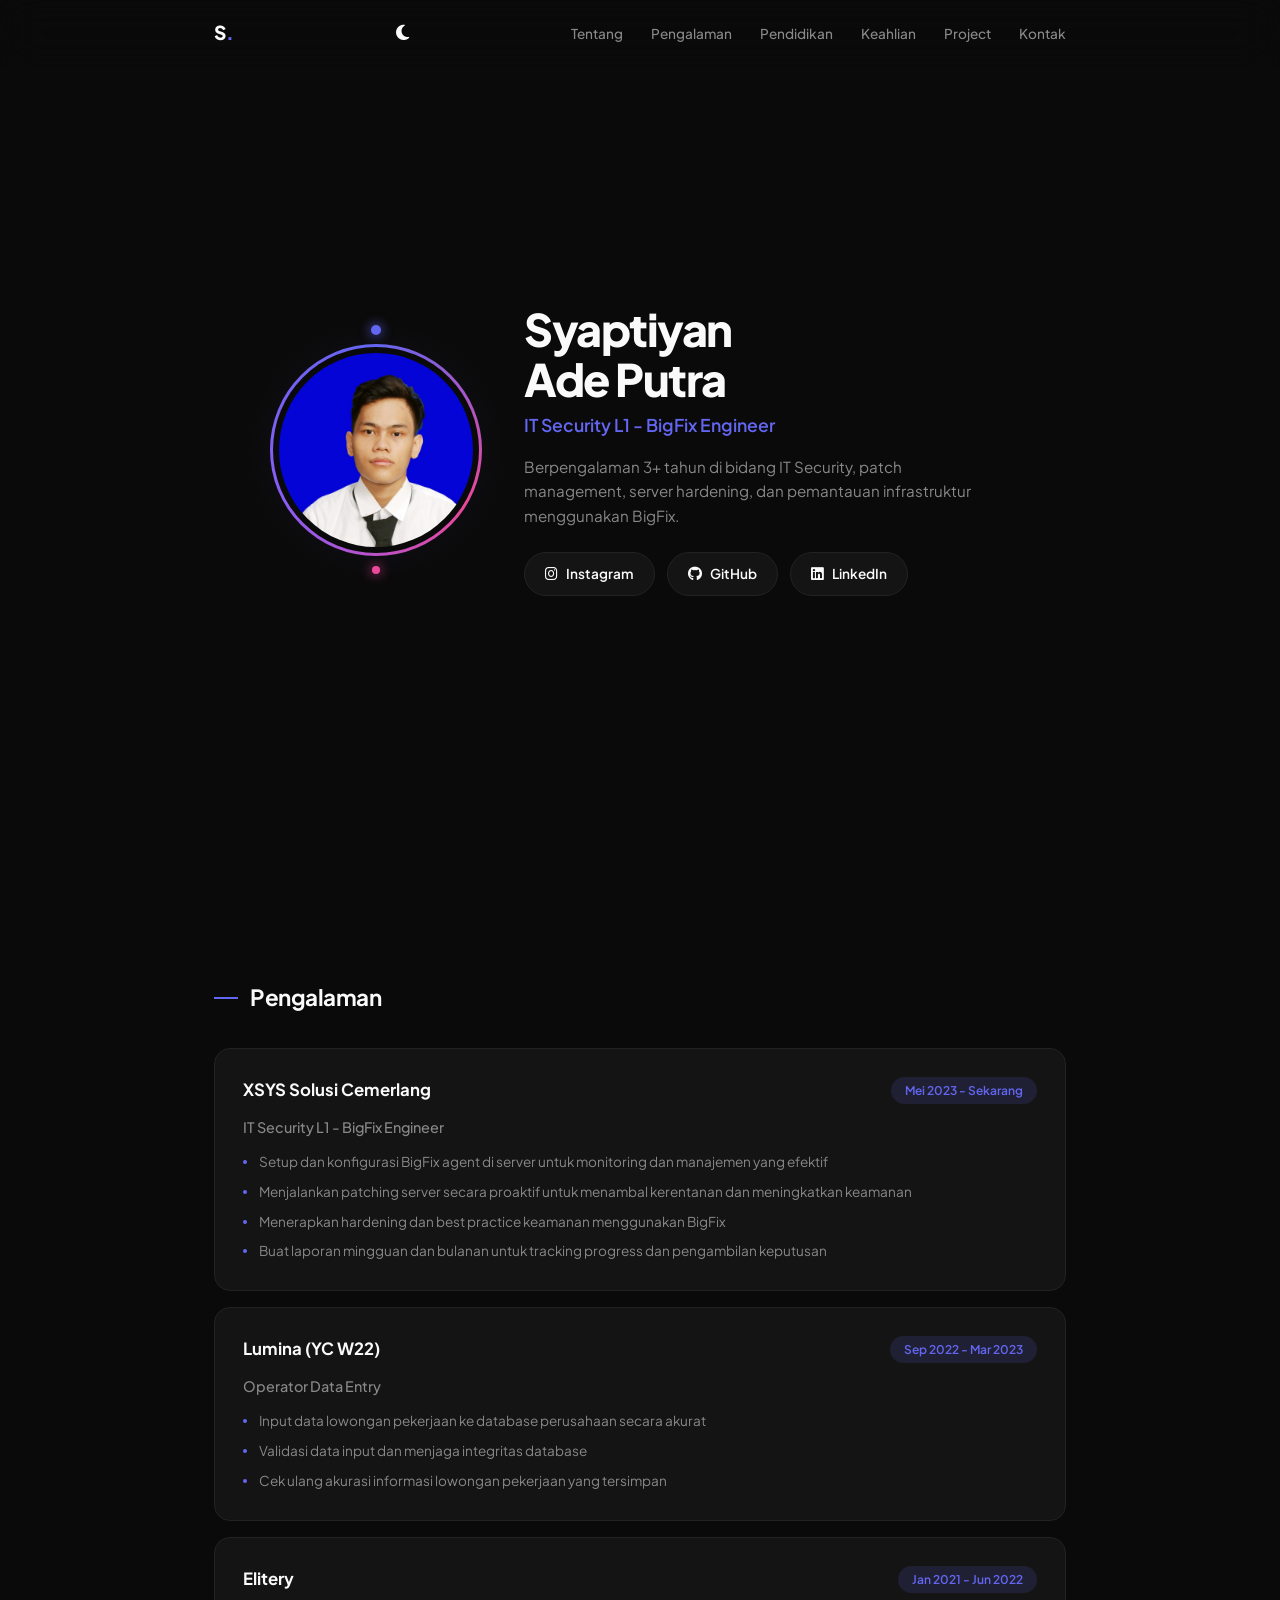
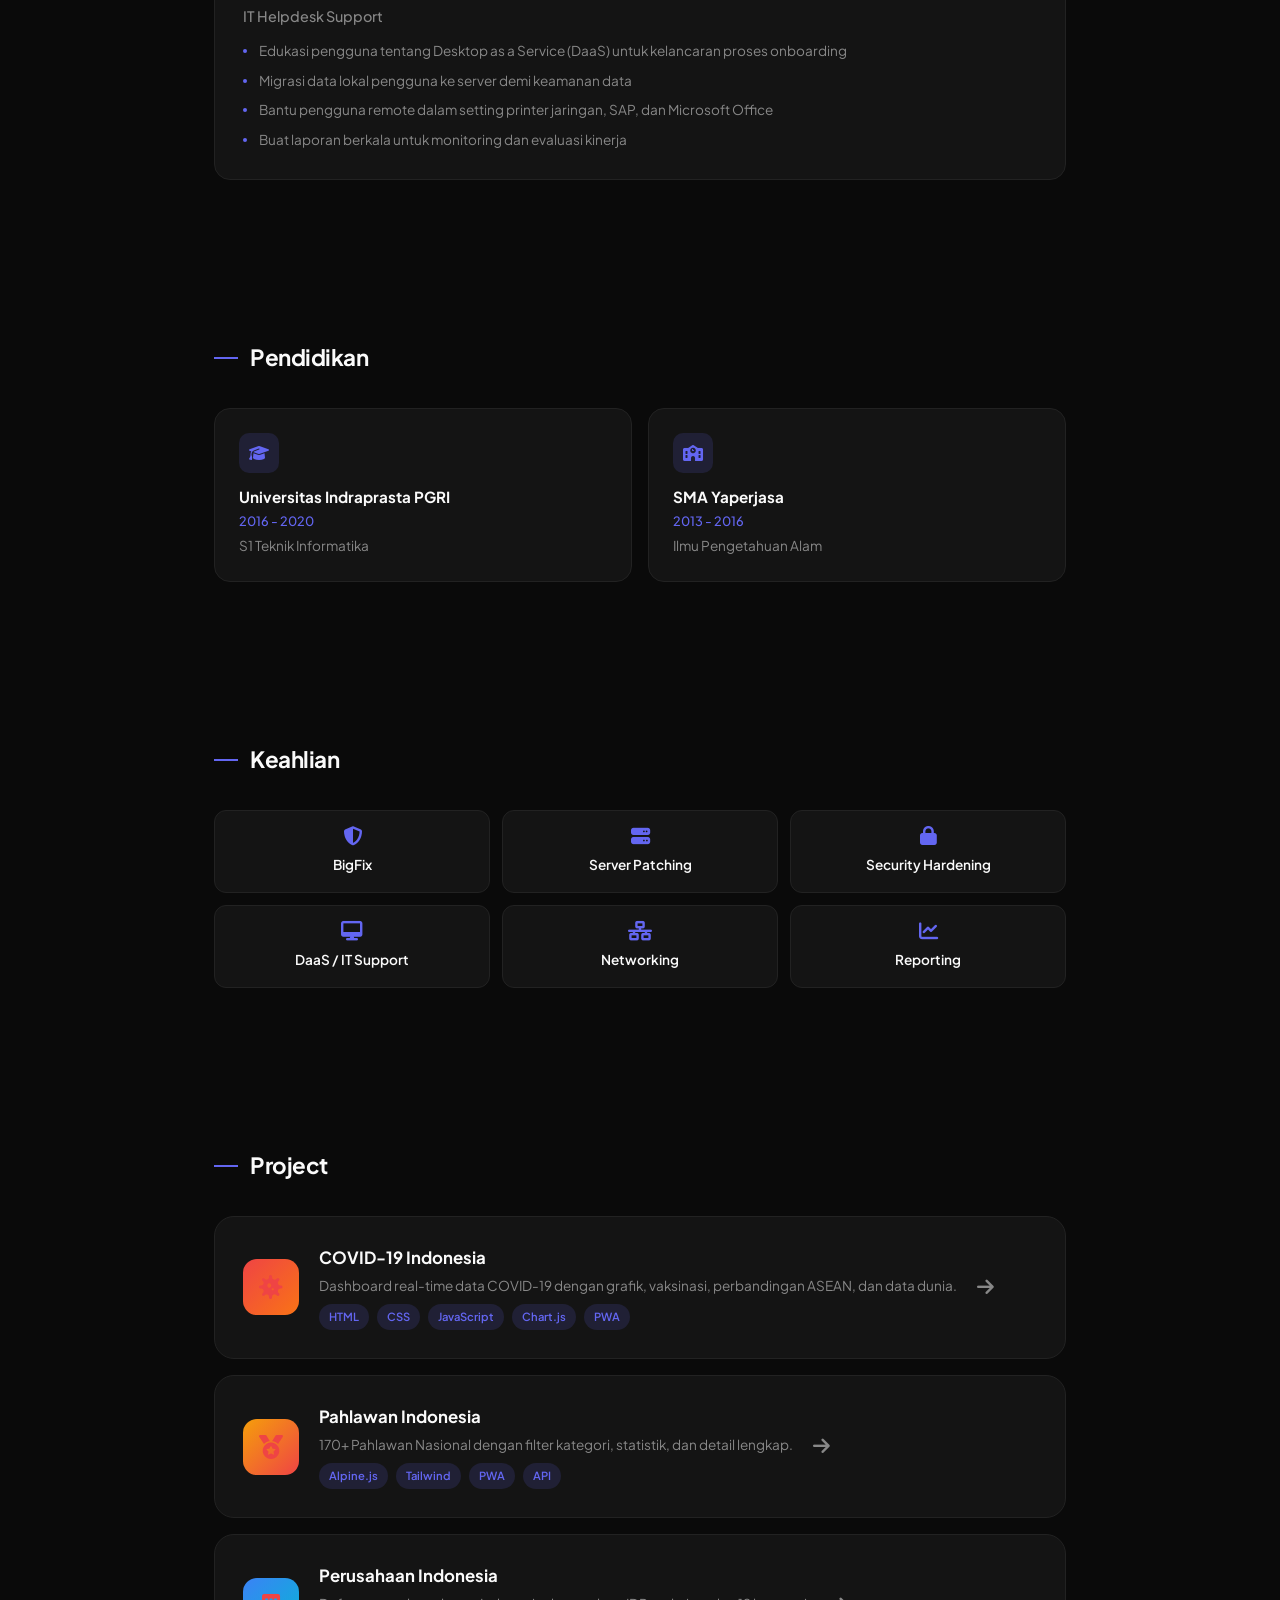
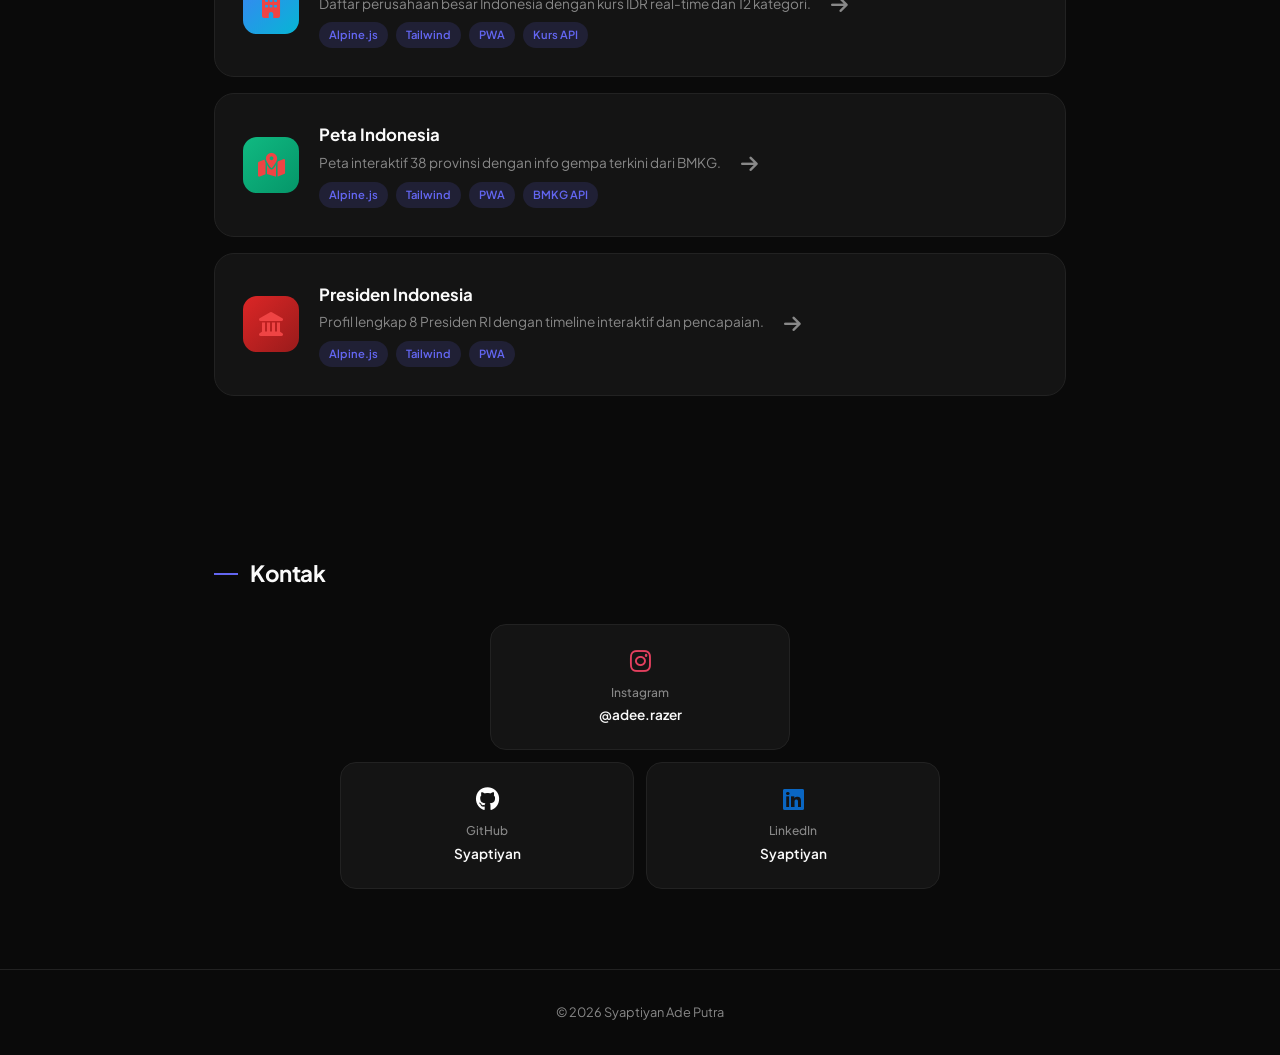
==== index.html @ 0d8429a0 "✨ Tambah light/dark mode & percantik sidebar" ====
<!DOCTYPE html>
<html lang="id">
<head>
    <meta charset="utf-8">
    <meta name="viewport" content="width=device-width, initial-scale=1">
    <title>Syaptiyan Ade Putra</title>
    <meta name="description" content="IT Security & Infrastructure Professional">
    <link href="https://fonts.googleapis.com/css2?family=Plus+Jakarta+Sans:wght@300;400;500;600;700;800&display=swap" rel="stylesheet">
    <link rel="stylesheet" href="https://cdnjs.cloudflare.com/ajax/libs/font-awesome/6.5.1/css/all.min.css">
    <style>
        :root {
            --bg: #0a0a0a;
            --card: #141414;
            --card-hover: #1a1a1a;
            --border: #222;
            --text: #fafafa;
            --text-dim: #888;
            --accent: #6366f1;
            --accent-glow: rgba(99,102,241,0.15);
            --nav-bg: rgba(10,10,10,0.8);
            --sidebar-bg: rgba(10,10,10,0.98);
        }
        [data-theme="light"] {
            --bg: #ffffff;
            --card: #f5f5f5;
            --card-hover: #ebebeb;
            --border: #e0e0e0;
            --text: #1a1a1a;
            --text-dim: #666;
            --accent: #6366f1;
            --accent-glow: rgba(99,102,241,0.1);
            --nav-bg: rgba(255,255,255,0.8);
            --sidebar-bg: rgba(255,255,255,0.98);
        }
        * { margin:0; padding:0; box-sizing:border-box; }
        body {
            font-family:'Plus Jakarta Sans',sans-serif;
            background:var(--bg);
            color:var(--text);
            line-height:1.6;
            -webkit-font-smoothing:antialiased;
        }
        a { color:inherit; text-decoration:none; }

        /* NAV */
        nav {
            position:fixed; top:0; width:100%; z-index:100;
            padding:16px 0;
            background:var(--nav-bg);
            backdrop-filter:blur(20px);
            border-bottom:1px solid transparent;
            transition:all .3s;
        }
        nav.scrolled { border-bottom-color:var(--border); }
        .nav-inner {
            max-width:900px; margin:0 auto; padding:0 24px;
            display:flex; justify-content:space-between; align-items:center;
        }
        .logo { font-weight:800; font-size:1.2rem; letter-spacing:-0.5px; }
        .logo span { color:var(--accent); }
        .nav-links { display:flex; gap:28px; list-style:none; }
        .nav-links a {
            font-size:.85rem; font-weight:500; color:var(--text-dim);
            transition:color .2s;
        }
        .nav-links a:hover { color:var(--text); }
        .hamburger {
            display:none; background:none; border:none;
            color:var(--text); font-size:1.4rem; cursor:pointer;
        }

        /* THEME TOGGLE */
        .theme-toggle {
            background:none; border:none; cursor:pointer;
            color:var(--text); font-size:1.1rem;
            padding:8px; border-radius:50%;
            transition:all .2s;
            display:flex; align-items:center; justify-content:center;
        }
        .theme-toggle:hover {
            background:var(--accent-glow);
            color:var(--accent);
        }

        /* MAIN */
        .wrap { max-width:900px; margin:0 auto; padding:0 24px; }

        /* HERO */
        .hero {
            min-height:100vh; display:flex; align-items:center;
            padding-top:80px;
        }
        .hero-inner { display:flex; align-items:center; gap:48px; }
        .hero-photo-wrapper {
            position:relative; flex-shrink:0;
            width:200px; height:200px;
        }
        .hero-photo-ring {
            position:absolute; inset:-6px;
            border-radius:50%;
            background:conic-gradient(from 0deg, var(--accent), #ec4899, #8b5cf6, var(--accent));
            animation:spin 4s linear infinite;
            padding:6px;
        }
        .hero-photo-ring::after {
            content:''; position:absolute; inset:3px;
            border-radius:50%; background:var(--bg);
        }
        @keyframes spin { to { transform:rotate(360deg); } }
        .hero-photo-dots {
            position:absolute; inset:-20px;
            border-radius:50%;
            animation:spin-reverse 10s linear infinite;
        }
        .hero-photo-dots::before {
            content:''; position:absolute; top:0; left:50%;
            width:10px; height:10px; border-radius:50%;
            background:var(--accent); transform:translate(-50%,-50%);
            box-shadow:0 0 12px var(--accent);
        }
        .hero-photo-dots::after {
            content:''; position:absolute; bottom:0; left:50%;
            width:8px; height:8px; border-radius:50%;
            background:#ec4899; transform:translate(-50%,50%);
            box-shadow:0 0 12px #ec4899;
        }
        @keyframes spin-reverse { to { transform:rotate(-360deg); } }
        .hero-photo-glow {
            position:absolute; inset:-30px;
            border-radius:50%;
            background:radial-gradient(circle, var(--accent-glow) 0%, transparent 70%);
            animation:pulse 3s ease-in-out infinite;
        }
        @keyframes pulse {
            0%,100% { opacity:0.5; transform:scale(0.9); }
            50% { opacity:1; transform:scale(1.1); }
        }
        .hero-photo {
            width:100%; height:100%; border-radius:50%;
            object-fit:cover; position:relative; z-index:1;
            border:3px solid var(--bg);
        }
        .hero-info h1 {
            font-size:2.8rem; font-weight:800; letter-spacing:-1.5px;
            line-height:1.1; margin-bottom:8px;
        }
        .hero-info .role {
            font-size:1.1rem; color:var(--accent); font-weight:600;
            margin-bottom:16px;
        }
        .hero-info .bio {
            color:var(--text-dim); font-size:.95rem;
            max-width:480px; margin-bottom:24px;
        }
        .hero-links { display:flex; gap:12px; flex-wrap:wrap; }
        .pill {
            display:inline-flex; align-items:center; gap:8px;
            padding:10px 20px; border-radius:100px;
            font-size:.85rem; font-weight:600;
            border:1px solid var(--border); background:var(--card);
            transition:all .2s;
        }
        .pill:hover {
            border-color:var(--accent); background:var(--accent-glow);
        }
        .pill i { font-size:.9rem; }

        /* SECTION */
        section { padding:80px 0; }
        .sec-title {
            font-size:1.4rem; font-weight:700; letter-spacing:-0.5px;
            margin-bottom:32px; display:flex; align-items:center; gap:12px;
        }
        .sec-title::before {
            content:''; display:block; width:24px; height:2px;
            background:var(--accent);
        }

        /* EXPERIENCE */
        .exp-list { display:flex; flex-direction:column; gap:16px; }
        .exp-card {
            background:var(--card); border:1px solid var(--border);
            border-radius:16px; padding:28px;
            transition:all .2s;
        }
        .exp-card:hover {
            background:var(--card-hover);
            border-color:#333;
            transform:translateY(-2px);
        }
        .exp-head {
            display:flex; justify-content:space-between; align-items:flex-start;
            margin-bottom:12px; gap:12px; flex-wrap:wrap;
        }
        .exp-company {
            font-size:1.05rem; font-weight:700;
        }
        .exp-badge {
            padding:4px 14px; border-radius:100px; font-size:.75rem; font-weight:600;
            background:var(--accent-glow); color:var(--accent);
            white-space:nowrap;
        }
        .exp-role {
            font-size:.9rem; color:var(--text-dim); font-weight:500;
            margin-bottom:12px;
        }
        .exp-desc {
            list-style:none; display:flex; flex-direction:column; gap:8px;
        }
        .exp-desc li {
            font-size:.85rem; color:var(--text-dim);
            padding-left:16px; position:relative;
        }
        .exp-desc li::before {
            content:''; position:absolute; left:0; top:9px;
            width:4px; height:4px; border-radius:50%;
            background:var(--accent);
        }

        /* EDUCATION */
        .edu-grid { display:grid; grid-template-columns:1fr 1fr; gap:16px; }
        .edu-card {
            background:var(--card); border:1px solid var(--border);
            border-radius:16px; padding:24px;
        }
        .edu-icon {
            width:40px; height:40px; border-radius:10px;
            background:var(--accent-glow); color:var(--accent);
            display:flex; align-items:center; justify-content:center;
            font-size:1rem; margin-bottom:12px;
        }
        .edu-school { font-weight:700; font-size:.95rem; margin-bottom:2px; }
        .edu-year { font-size:.8rem; color:var(--accent); font-weight:500; }
        .edu-major { font-size:.85rem; color:var(--text-dim); margin-top:4px; }

        /* SKILLS */
        .skill-grid { display:grid; grid-template-columns:repeat(3,1fr); gap:12px; }
        .skill-tag {
            background:var(--card); border:1px solid var(--border);
            border-radius:12px; padding:16px; text-align:center;
            font-size:.85rem; font-weight:600;
            transition:all .2s;
        }
        .skill-tag:hover {
            border-color:var(--accent); background:var(--accent-glow);
        }
        .skill-tag i { display:block; font-size:1.2rem; color:var(--accent); margin-bottom:8px; }

        /* PROJECTS */
        .projects-grid {
            display:grid; grid-template-columns:1fr; gap:16px;
        }
        .project-card {
            background:var(--card); border:1px solid var(--border);
            border-radius:20px; padding:28px;
            display:flex; align-items:center; gap:20px;
            transition:all .2s;
        }
        .project-card:hover {
            background:var(--card-hover);
            border-color:var(--accent);
            transform:translateY(-2px);
        }
        .project-icon {
            width:56px; height:56px; border-radius:14px; flex-shrink:0;
            background:rgba(239,68,68,0.15); color:#ef4444;
            display:flex; align-items:center; justify-content:center;
            font-size:1.5rem;
        }
        .project-name {
            font-weight:700; font-size:1.05rem; margin-bottom:4px;
        }
        .project-desc {
            font-size:.85rem; color:var(--text-dim); line-height:1.5;
            margin-bottom:8px;
        }
        .project-tech {
            display:flex; gap:8px; flex-wrap:wrap;
        }
        .project-tech span {
            padding:4px 10px; border-radius:100px; font-size:.7rem; font-weight:600;
            background:rgba(99,102,241,0.15); color:var(--accent);
        }
        .project-arrow {
            color:var(--text-dim); font-size:1.2rem; flex-shrink:0;
            transition:all .2s;
        }
        .project-card:hover .project-arrow {
            color:var(--accent);
            transform:translateX(4px);
        }

        /* CONTACT */
        .contact-pyramid {
            display:flex; flex-direction:column; align-items:center; gap:12px;
            max-width:600px; margin:0 auto;
        }
        .contact-top {
            display:flex; justify-content:center;
            width:50%;
        }
        .contact-bottom {
            display:flex; gap:12px; width:100%;
        }
        .contact-bottom .contact-card {
            flex:1;
        }
        .contact-card {
            background:var(--card); border:1px solid var(--border);
            border-radius:16px; padding:24px 16px; text-align:center;
            transition:all .2s; width:100%;
        }
        .contact-card:hover {
            border-color:var(--accent); background:var(--accent-glow);
            transform:translateY(-2px);
        }
        .contact-card i {
            font-size:1.5rem; margin-bottom:10px; display:block;
        }
        .contact-card .label {
            font-size:.75rem; color:var(--text-dim); font-weight:500;
        }
        .contact-card .value {
            font-size:.85rem; font-weight:600; margin-top:2px;
            word-break:break-all;
        }

        /* FOOTER */
        footer {
            padding:32px 0; text-align:center;
            border-top:1px solid var(--border);
            font-size:.8rem; color:var(--text-dim);
        }

        /* RESPONSIVE */
        @media(max-width:768px) {
            .hero-inner { flex-direction:column; text-align:center; }
            .hero-photo-wrapper { width:160px; height:160px; }
            .hero-info h1 { font-size:2rem; }
            .hero-info .bio { margin:0 auto 24px; }
            .hero-links { justify-content:center; }
            .nav-links { display:none; }
            .nav-links.active {
                display:flex; flex-direction:column;
                position:absolute; top:100%; left:0; right:0;
                background:var(--sidebar-bg); backdrop-filter:blur(20px);
                padding:24px; gap:20px;
                border-bottom:1px solid var(--border);
                animation:slideDown .3s ease;
            }
            @keyframes slideDown {
                from { opacity:0; transform:translateY(-10px); }
                to { opacity:1; transform:translateY(0); }
            }
            .hamburger { display:block; }
            .edu-grid { grid-template-columns:1fr; }
            .skill-grid { grid-template-columns:repeat(2,1fr); }
            .contact-grid { grid-template-columns:1fr 1fr; gap:8px; }
            .contact-card { padding:16px 12px; }
            .contact-card .value { font-size:.75rem; }
            .contact-top { width:60%; }
            .contact-bottom { gap:8px; }
            .project-card { flex-direction:column; text-align:center; padding:20px; }
            .project-arrow { display:none; }
            .exp-head { flex-direction:column; }
        }
    </style>
</head>
<body>

<nav>
    <div class="nav-inner">
        <div class="logo"><a href="#about" style="color:inherit;text-decoration:none">S<span>.</span></a></div>
        <div style="display:flex;align-items:center;gap:8px;">
            <button class="theme-toggle" onclick="toggleTheme()" title="Toggle theme">
                <i class="fas fa-moon" id="theme-icon"></i>
            </button>
            <button class="hamburger" onclick="document.querySelector('.nav-links').classList.toggle('active')">
                <i class="fas fa-bars"></i>
            </button>
        </div>
        <ul class="nav-links">
            <li><a href="#about">Tentang</a></li>
            <li><a href="#experience">Pengalaman</a></li>
            <li><a href="#education">Pendidikan</a></li>
            <li><a href="#skills">Keahlian</a></li>
            <li><a href="#projects">Project</a></li>
            <li><a href="#contact">Kontak</a></li>
        </ul>
    </div>
</nav>

<!-- HERO -->
<section class="hero" id="about">
    <div class="wrap">
        <div class="hero-inner">
            <div class="hero-photo-wrapper">
                <div class="hero-photo-glow"></div>
                <div class="hero-photo-dots"></div>
                <div class="hero-photo-ring"></div>
                <img src="images/pp.jpg" alt="Syaptiyan" class="hero-photo">
            </div>
            <div class="hero-info">
                <h1>Syaptiyan<br>Ade Putra</h1>
                <div class="role">IT Security L1 - BigFix Engineer</div>
                <p class="bio">Berpengalaman 3+ tahun di bidang IT Security, patch management, server hardening, dan pemantauan infrastruktur menggunakan BigFix.</p>
                <div class="hero-links">
                    <a href="https://instagram.com/adee.razer" target="_blank" class="pill"><i class="fab fa-instagram"></i> Instagram</a>
                    <a href="https://github.com/Syaptiyan" target="_blank" class="pill"><i class="fab fa-github"></i> GitHub</a>
                    <a href="https://linkedin.com/in/syaptiyan-ade-putra-b4945120b" target="_blank" class="pill"><i class="fab fa-linkedin"></i> LinkedIn</a>
                </div>
            </div>
        </div>
    </div>
</section>

<!-- EXPERIENCE -->
<section id="experience">
    <div class="wrap">
        <div class="sec-title">Pengalaman</div>
        <div class="exp-list">
            <div class="exp-card">
                <div class="exp-head">
                    <div class="exp-company">XSYS Solusi Cemerlang</div>
                    <div class="exp-badge">Mei 2023 - Sekarang</div>
                </div>
                <div class="exp-role">IT Security L1 - BigFix Engineer</div>
                <ul class="exp-desc">
                    <li>Setup dan konfigurasi BigFix agent di server untuk monitoring dan manajemen yang efektif</li>
                    <li>Menjalankan patching server secara proaktif untuk menambal kerentanan dan meningkatkan keamanan</li>
                    <li>Menerapkan hardening dan best practice keamanan menggunakan BigFix</li>
                    <li>Buat laporan mingguan dan bulanan untuk tracking progress dan pengambilan keputusan</li>
                </ul>
            </div>
            <div class="exp-card">
                <div class="exp-head">
                    <div class="exp-company">Lumina (YC W22)</div>
                    <div class="exp-badge">Sep 2022 - Mar 2023</div>
                </div>
                <div class="exp-role">Operator Data Entry</div>
                <ul class="exp-desc">
                    <li>Input data lowongan pekerjaan ke database perusahaan secara akurat</li>
                    <li>Validasi data input dan menjaga integritas database</li>
                    <li>Cek ulang akurasi informasi lowongan pekerjaan yang tersimpan</li>
                </ul>
            </div>
            <div class="exp-card">
                <div class="exp-head">
                    <div class="exp-company">Elitery</div>
                    <div class="exp-badge">Jan 2021 - Jun 2022</div>
                </div>
                <div class="exp-role">IT Helpdesk Support</div>
                <ul class="exp-desc">
                    <li>Edukasi pengguna tentang Desktop as a Service (DaaS) untuk kelancaran proses onboarding</li>
                    <li>Migrasi data lokal pengguna ke server demi keamanan data</li>
                    <li>Bantu pengguna remote dalam setting printer jaringan, SAP, dan Microsoft Office</li>
                    <li>Buat laporan berkala untuk monitoring dan evaluasi kinerja</li>
                </ul>
            </div>
        </div>
    </div>
</section>

<!-- EDUCATION -->
<section id="education">
    <div class="wrap">
        <div class="sec-title">Pendidikan</div>
        <div class="edu-grid">
            <div class="edu-card">
                <div class="edu-icon"><i class="fas fa-graduation-cap"></i></div>
                <div class="edu-school">Universitas Indraprasta PGRI</div>
                <div class="edu-year">2016 - 2020</div>
                <div class="edu-major">S1 Teknik Informatika</div>
            </div>
            <div class="edu-card">
                <div class="edu-icon"><i class="fas fa-school"></i></div>
                <div class="edu-school">SMA Yaperjasa</div>
                <div class="edu-year">2013 - 2016</div>
                <div class="edu-major">Ilmu Pengetahuan Alam</div>
            </div>
        </div>
    </div>
</section>

<!-- SKILLS -->
<section id="skills">
    <div class="wrap">
        <div class="sec-title">Keahlian</div>
        <div class="skill-grid">
            <div class="skill-tag"><i class="fas fa-shield-halved"></i>BigFix</div>
            <div class="skill-tag"><i class="fas fa-server"></i>Server Patching</div>
            <div class="skill-tag"><i class="fas fa-lock"></i>Security Hardening</div>
            <div class="skill-tag"><i class="fas fa-desktop"></i>DaaS / IT Support</div>
            <div class="skill-tag"><i class="fas fa-network-wired"></i>Networking</div>
            <div class="skill-tag"><i class="fas fa-chart-line"></i>Reporting</div>
        </div>
    </div>
</section>

<!-- PROJECTS -->
<section id="projects">
    <div class="wrap">
        <div class="sec-title">Project</div>
        <div class="projects-grid">
            <a href="https://syaptiyan.github.io/covid19" target="_blank" class="project-card">
                <div class="project-icon" style="background:linear-gradient(135deg,#ef4444,#f97316)"><i class="fas fa-virus"></i></div>
                <div class="project-info">
                    <div class="project-name">COVID-19 Indonesia</div>
                    <div class="project-desc">Dashboard real-time data COVID-19 dengan grafik, vaksinasi, perbandingan ASEAN, dan data dunia.</div>
                    <div class="project-tech">
                        <span>HTML</span><span>CSS</span><span>JavaScript</span><span>Chart.js</span><span>PWA</span>
                    </div>
                </div>
                <i class="fas fa-arrow-right project-arrow"></i>
            </a>
            <a href="https://syaptiyan.github.io/pahlawan-indo" target="_blank" class="project-card">
                <div class="project-icon" style="background:linear-gradient(135deg,#f59e0b,#ef4444)"><i class="fas fa-medal"></i></div>
                <div class="project-info">
                    <div class="project-name">Pahlawan Indonesia</div>
                    <div class="project-desc">170+ Pahlawan Nasional dengan filter kategori, statistik, dan detail lengkap.</div>
                    <div class="project-tech">
                        <span>Alpine.js</span><span>Tailwind</span><span>PWA</span><span>API</span>
                    </div>
                </div>
                <i class="fas fa-arrow-right project-arrow"></i>
            </a>
            <a href="https://syaptiyan.github.io/perusahaan-indo" target="_blank" class="project-card">
                <div class="project-icon" style="background:linear-gradient(135deg,#3b82f6,#06b6d4)"><i class="fas fa-building"></i></div>
                <div class="project-info">
                    <div class="project-name">Perusahaan Indonesia</div>
                    <div class="project-desc">Daftar perusahaan besar Indonesia dengan kurs IDR real-time dan 12 kategori.</div>
                    <div class="project-tech">
                        <span>Alpine.js</span><span>Tailwind</span><span>PWA</span><span>Kurs API</span>
                    </div>
                </div>
                <i class="fas fa-arrow-right project-arrow"></i>
            </a>
            <a href="https://syaptiyan.github.io/peta-indo" target="_blank" class="project-card">
                <div class="project-icon" style="background:linear-gradient(135deg,#10b981,#059669)"><i class="fas fa-map-marked-alt"></i></div>
                <div class="project-info">
                    <div class="project-name">Peta Indonesia</div>
                    <div class="project-desc">Peta interaktif 38 provinsi dengan info gempa terkini dari BMKG.</div>
                    <div class="project-tech">
                        <span>Alpine.js</span><span>Tailwind</span><span>PWA</span><span>BMKG API</span>
                    </div>
                </div>
                <i class="fas fa-arrow-right project-arrow"></i>
            </a>
            <a href="https://syaptiyan.github.io/presiden-indo" target="_blank" class="project-card">
                <div class="project-icon" style="background:linear-gradient(135deg,#dc2626,#991b1b)"><i class="fas fa-landmark"></i></div>
                <div class="project-info">
                    <div class="project-name">Presiden Indonesia</div>
                    <div class="project-desc">Profil lengkap 8 Presiden RI dengan timeline interaktif dan pencapaian.</div>
                    <div class="project-tech">
                        <span>Alpine.js</span><span>Tailwind</span><span>PWA</span>
                    </div>
                </div>
                <i class="fas fa-arrow-right project-arrow"></i>
            </a>

        </div>
    </div>
</section>

<!-- CONTACT -->
<section id="contact">
    <div class="wrap">
        <div class="sec-title">Kontak</div>
        <div class="contact-pyramid">
            <div class="contact-top">
                <a href="https://instagram.com/adee.razer" target="_blank" class="contact-card">
                    <i class="fab fa-instagram" style="color:#e4405f"></i>
                    <div class="label">Instagram</div>
                    <div class="value">@adee.razer</div>
                </a>
            </div>
            <div class="contact-bottom">
                <a href="https://github.com/Syaptiyan" target="_blank" class="contact-card">
                    <i class="fab fa-github" style="color:#fff"></i>
                    <div class="label">GitHub</div>
                    <div class="value">Syaptiyan</div>
                </a>
                <a href="https://linkedin.com/in/syaptiyan-ade-putra-b4945120b" target="_blank" class="contact-card">
                    <i class="fab fa-linkedin" style="color:#0a66c2"></i>
                    <div class="label">LinkedIn</div>
                    <div class="value">Syaptiyan</div>
                </a>
            </div>
        </div>
    </div>
</section>

<footer>
        <div class="wrap">&copy; 2026 Syaptiyan Ade Putra</div>
</footer>

<script>
    // Theme toggle
    function toggleTheme() {
        const html = document.documentElement;
        const icon = document.getElementById('theme-icon');
        const isDark = html.getAttribute('data-theme') !== 'light';
        
        if (isDark) {
            html.setAttribute('data-theme', 'light');
            icon.className = 'fas fa-sun';
            localStorage.setItem('theme', 'light');
        } else {
            html.removeAttribute('data-theme');
            icon.className = 'fas fa-moon';
            localStorage.setItem('theme', 'dark');
        }
    }

    // Load saved theme
    const savedTheme = localStorage.getItem('theme');
    if (savedTheme === 'light') {
        document.documentElement.setAttribute('data-theme', 'light');
        document.getElementById('theme-icon').className = 'fas fa-sun';
    }

    // Nav scroll
    window.addEventListener('scroll', () => {
        document.querySelector('nav').classList.toggle('scrolled', window.scrollY > 50);
    });
    // Smooth scroll
    document.querySelectorAll('a[href^="#"]').forEach(a => {
        a.addEventListener('click', e => {
            e.preventDefault();
            const t = document.querySelector(a.getAttribute('href'));
            if(t) window.scrollTo({ top:t.offsetTop-80, behavior:'smooth' });
            // Close mobile menu
            document.querySelector('.nav-links').classList.remove('active');
        });
    });
</script>
</body>
</html>
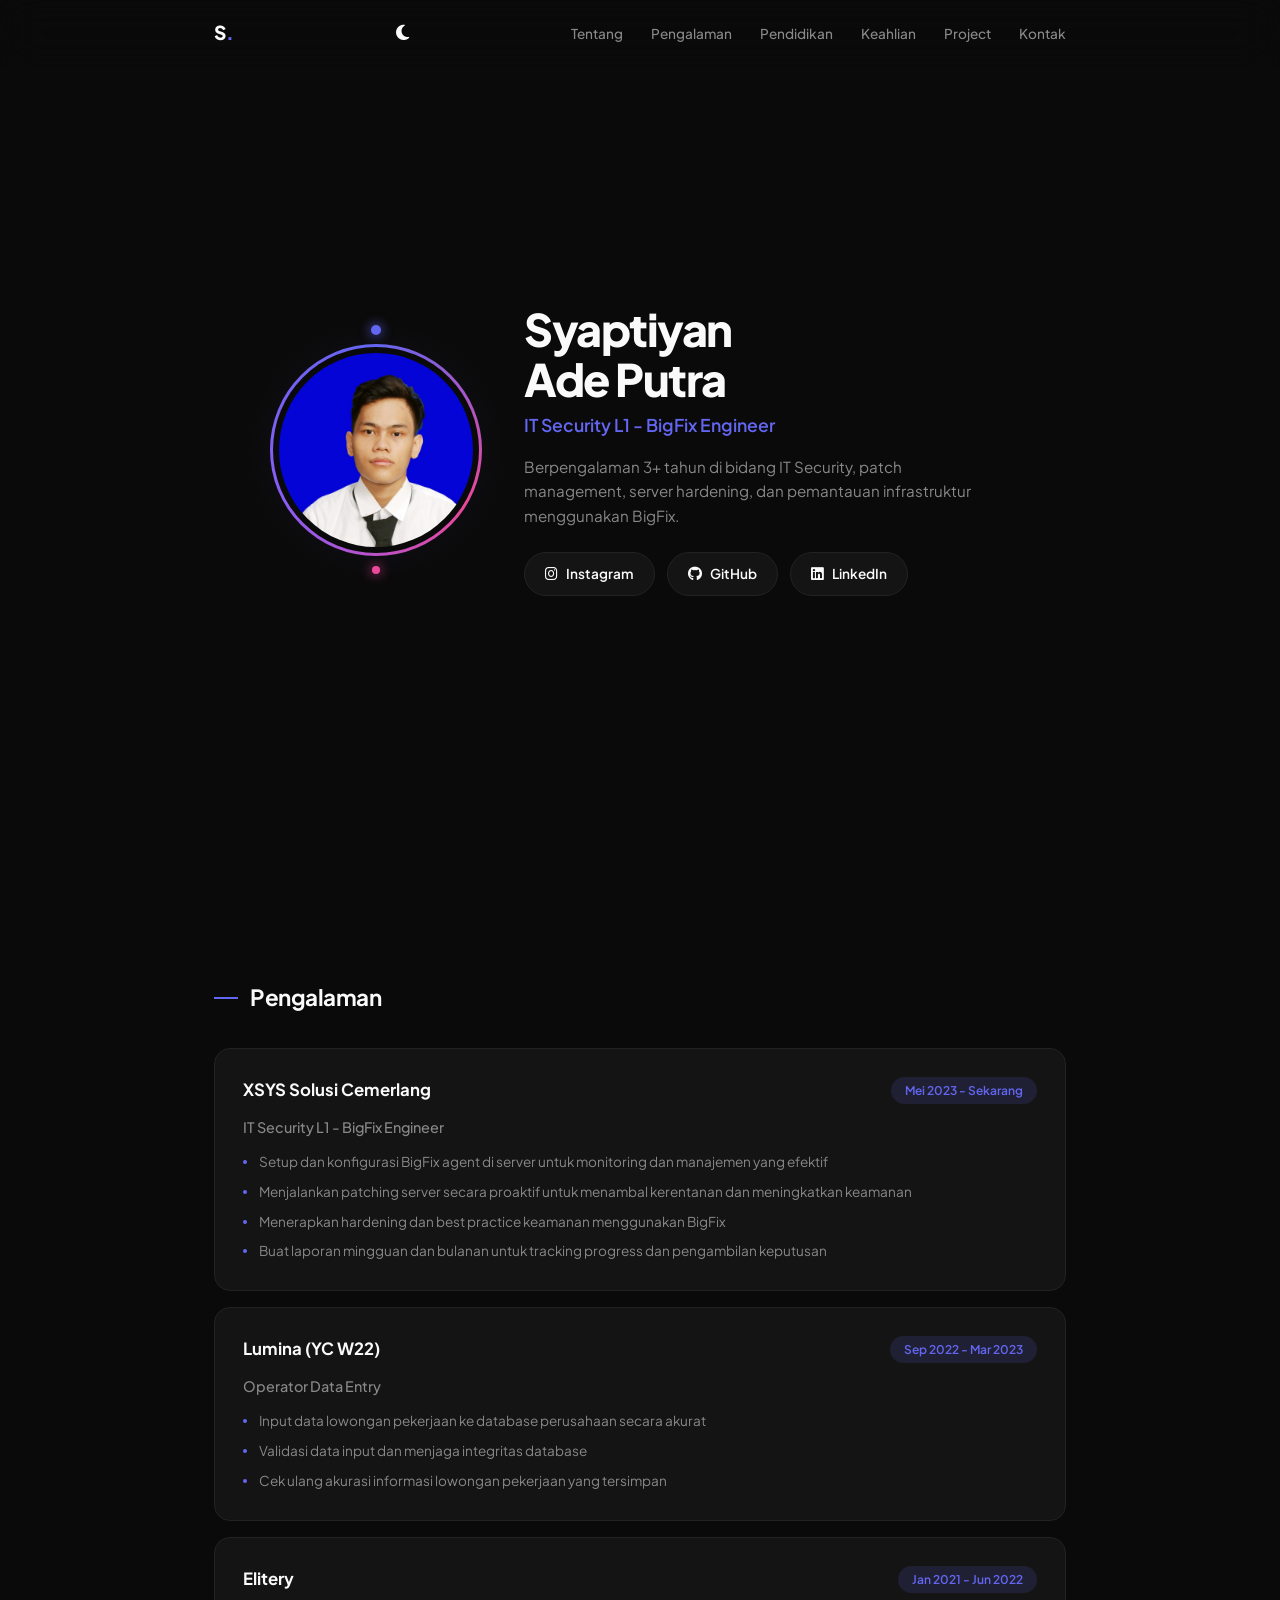
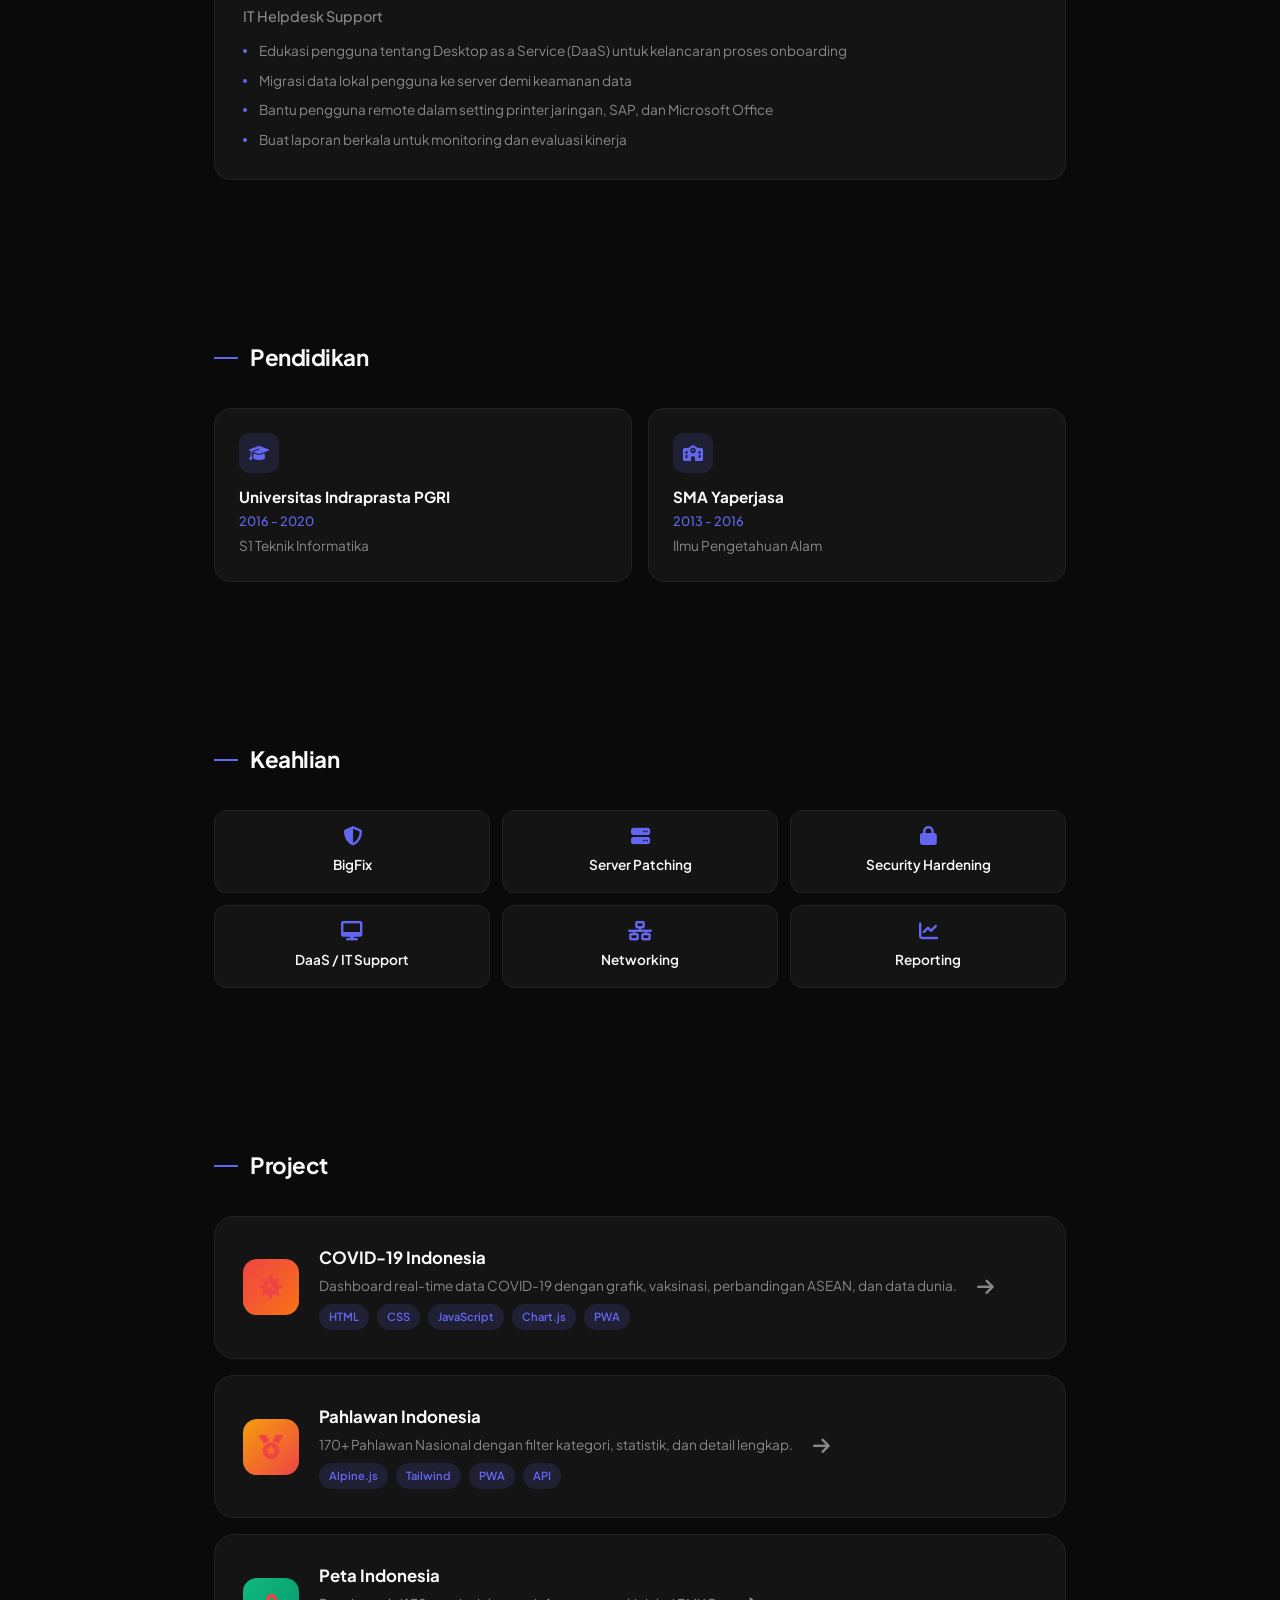
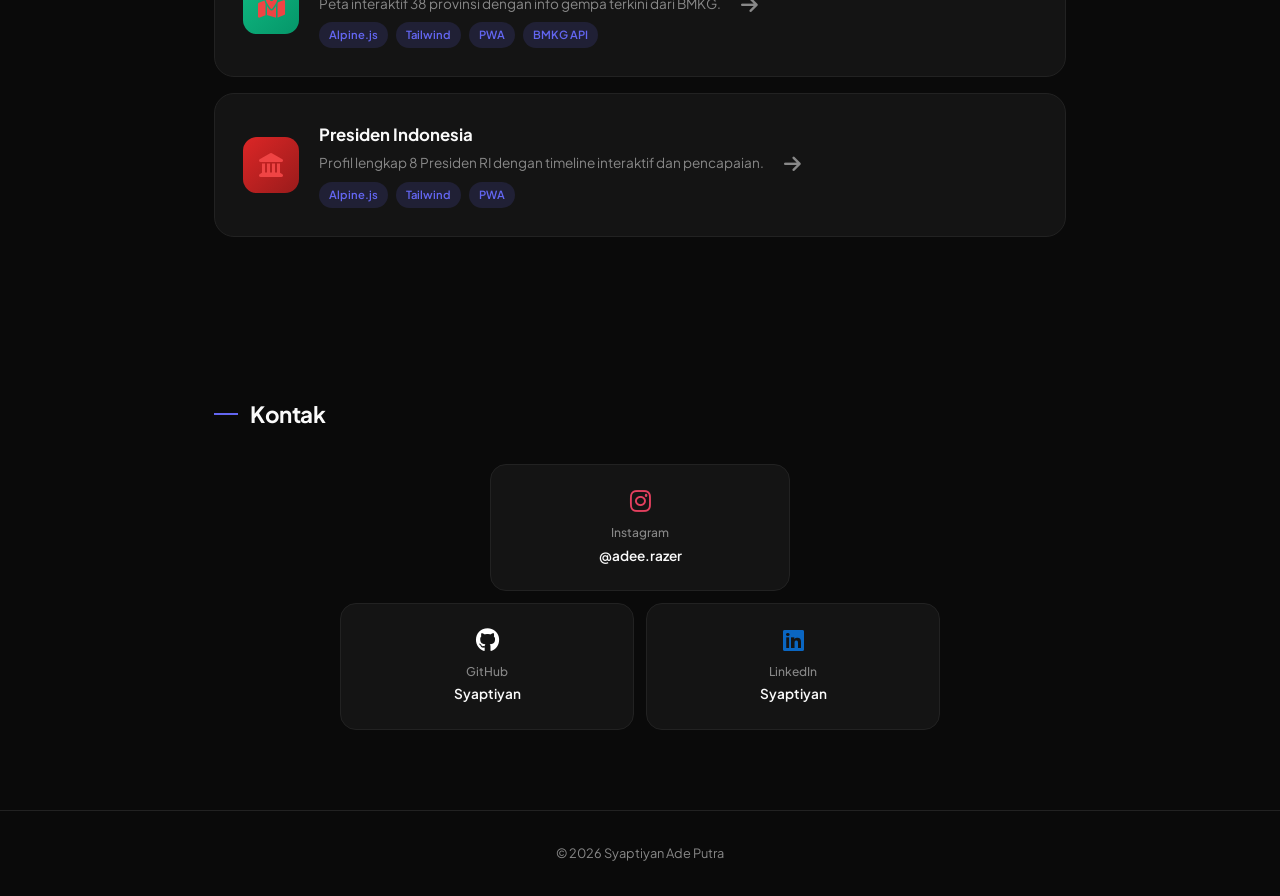
==== commit ef90c0d9: "remove: hapus referensi perusahaan-indo" ====
--- a/index.html
+++ b/index.html
@@ -5,6 +5,12 @@
     <meta name="viewport" content="width=device-width, initial-scale=1">
     <title>Syaptiyan Ade Putra</title>
     <meta name="description" content="IT Security & Infrastructure Professional">
+    <meta property="og:title" content="Syaptiyan Ade Putra - IT Security Professional">
+    <meta property="og:description" content="IT Security L1 - BigFix Engineer | Web Developer & IT Enthusiast">
+    <meta property="og:type" content="website">
+    <meta property="og:image" content="https://upset.dev/api/og?title=Syaptiyan%20Ade%20Putra&subtitle=IT%20Security%20Professional">
+    <meta property="og:url" content="https://syaptiyan.github.io">
+    <meta name="twitter:card" content="summary_large_image">
     <link href="https://fonts.googleapis.com/css2?family=Plus+Jakarta+Sans:wght@300;400;500;600;700;800&display=swap" rel="stylesheet">
     <link rel="stylesheet" href="https://cdnjs.cloudflare.com/ajax/libs/font-awesome/6.5.1/css/all.min.css">
     <style>
@@ -239,10 +245,12 @@
             background:var(--card); border:1px solid var(--border);
             border-radius:12px; padding:16px; text-align:center;
             font-size:.85rem; font-weight:600;
-            transition:all .2s;
+            transition:all .2s; cursor:pointer;
+            display:block;
         }
         .skill-tag:hover {
             border-color:var(--accent); background:var(--accent-glow);
+            transform:translateY(-2px);
         }
         .skill-tag i { display:block; font-size:1.2rem; color:var(--accent); margin-bottom:8px; }
 
@@ -487,12 +495,12 @@
     <div class="wrap">
         <div class="sec-title">Keahlian</div>
         <div class="skill-grid">
-            <div class="skill-tag"><i class="fas fa-shield-halved"></i>BigFix</div>
-            <div class="skill-tag"><i class="fas fa-server"></i>Server Patching</div>
-            <div class="skill-tag"><i class="fas fa-lock"></i>Security Hardening</div>
-            <div class="skill-tag"><i class="fas fa-desktop"></i>DaaS / IT Support</div>
-            <div class="skill-tag"><i class="fas fa-network-wired"></i>Networking</div>
-            <div class="skill-tag"><i class="fas fa-chart-line"></i>Reporting</div>
+            <a href="skills/bigfix.html" class="skill-tag"><i class="fas fa-shield-halved"></i>BigFix</a>
+            <a href="skills/server-patching.html" class="skill-tag"><i class="fas fa-server"></i>Server Patching</a>
+            <a href="skills/security-hardening.html" class="skill-tag"><i class="fas fa-lock"></i>Security Hardening</a>
+            <a href="skills/daas-it-support.html" class="skill-tag"><i class="fas fa-desktop"></i>DaaS / IT Support</a>
+            <a href="skills/networking.html" class="skill-tag"><i class="fas fa-network-wired"></i>Networking</a>
+            <a href="skills/reporting.html" class="skill-tag"><i class="fas fa-chart-line"></i>Reporting</a>
         </div>
     </div>
 </section>
@@ -520,17 +528,6 @@
                     <div class="project-desc">170+ Pahlawan Nasional dengan filter kategori, statistik, dan detail lengkap.</div>
                     <div class="project-tech">
                         <span>Alpine.js</span><span>Tailwind</span><span>PWA</span><span>API</span>
-                    </div>
-                </div>
-                <i class="fas fa-arrow-right project-arrow"></i>
-            </a>
-            <a href="https://syaptiyan.github.io/perusahaan-indo" target="_blank" class="project-card">
-                <div class="project-icon" style="background:linear-gradient(135deg,#3b82f6,#06b6d4)"><i class="fas fa-building"></i></div>
-                <div class="project-info">
-                    <div class="project-name">Perusahaan Indonesia</div>
-                    <div class="project-desc">Daftar perusahaan besar Indonesia dengan kurs IDR real-time dan 12 kategori.</div>
-                    <div class="project-tech">
-                        <span>Alpine.js</span><span>Tailwind</span><span>PWA</span><span>Kurs API</span>
                     </div>
                 </div>
                 <i class="fas fa-arrow-right project-arrow"></i>
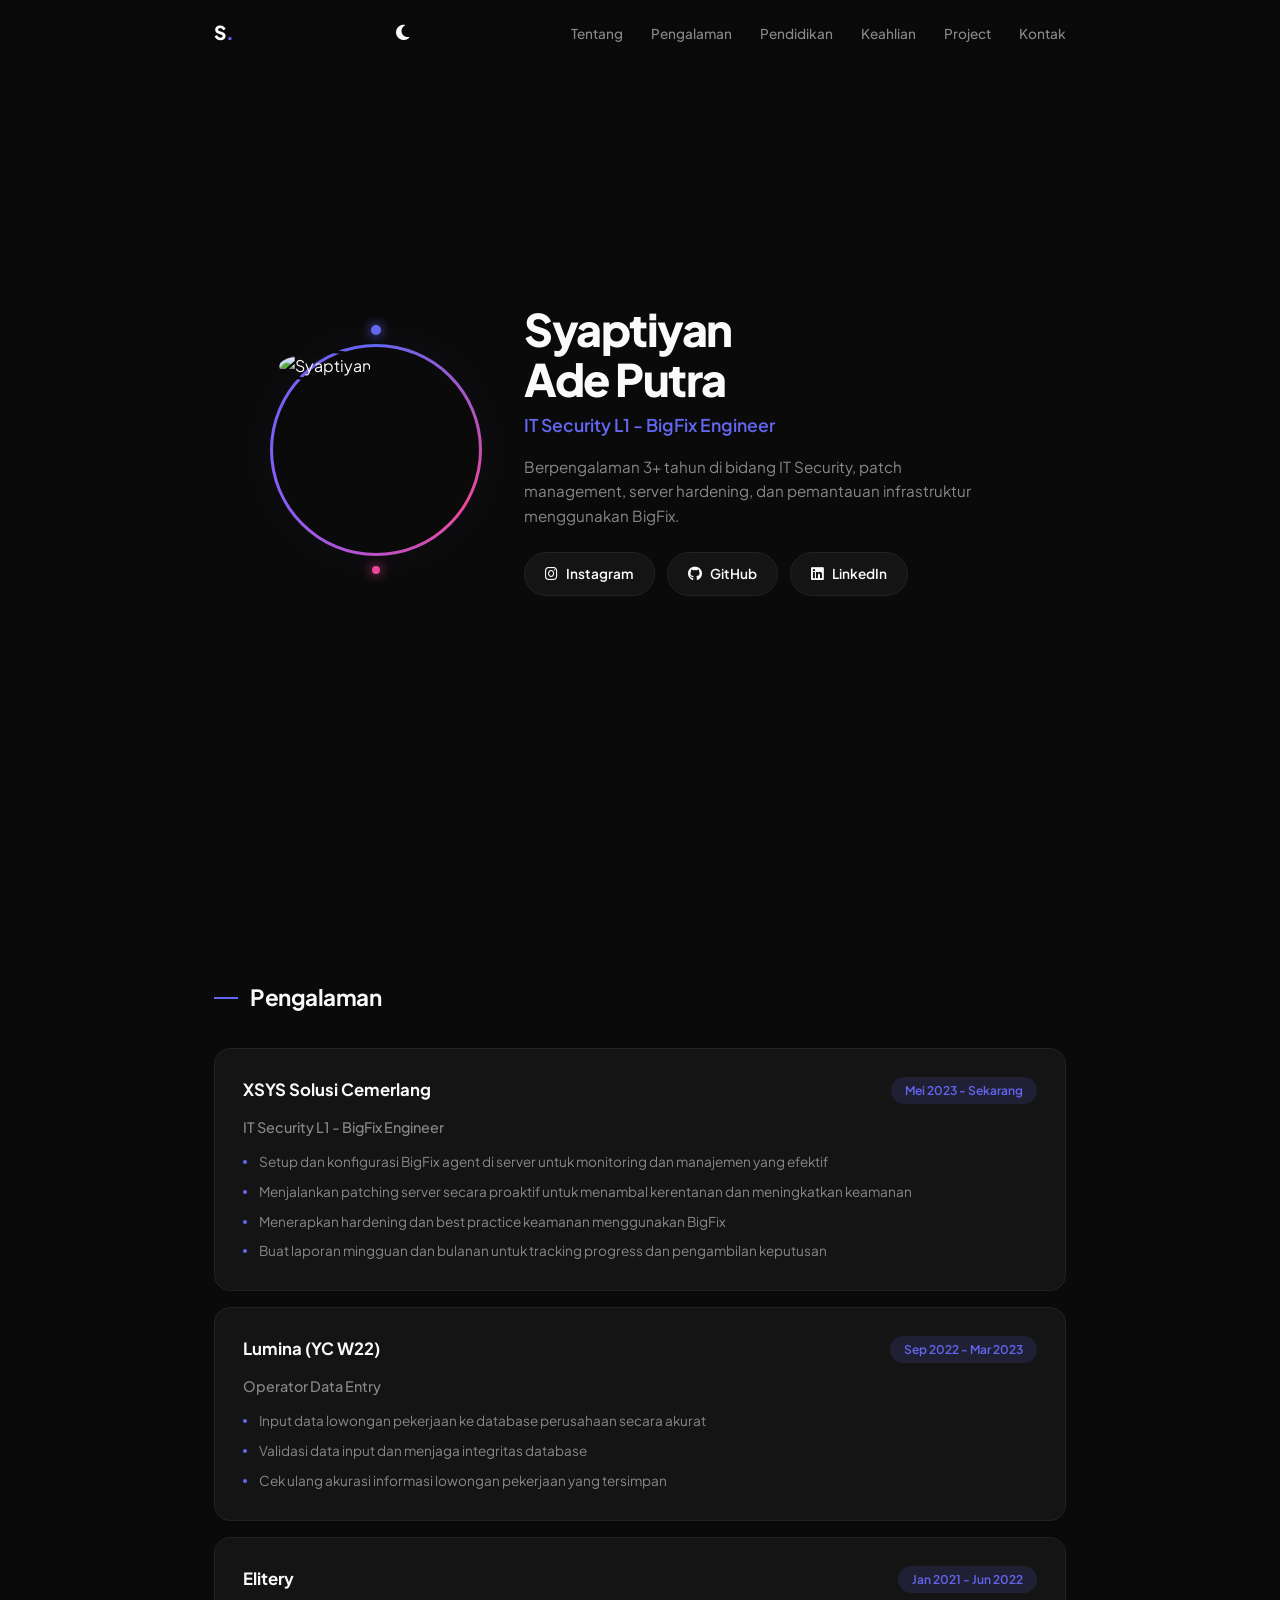
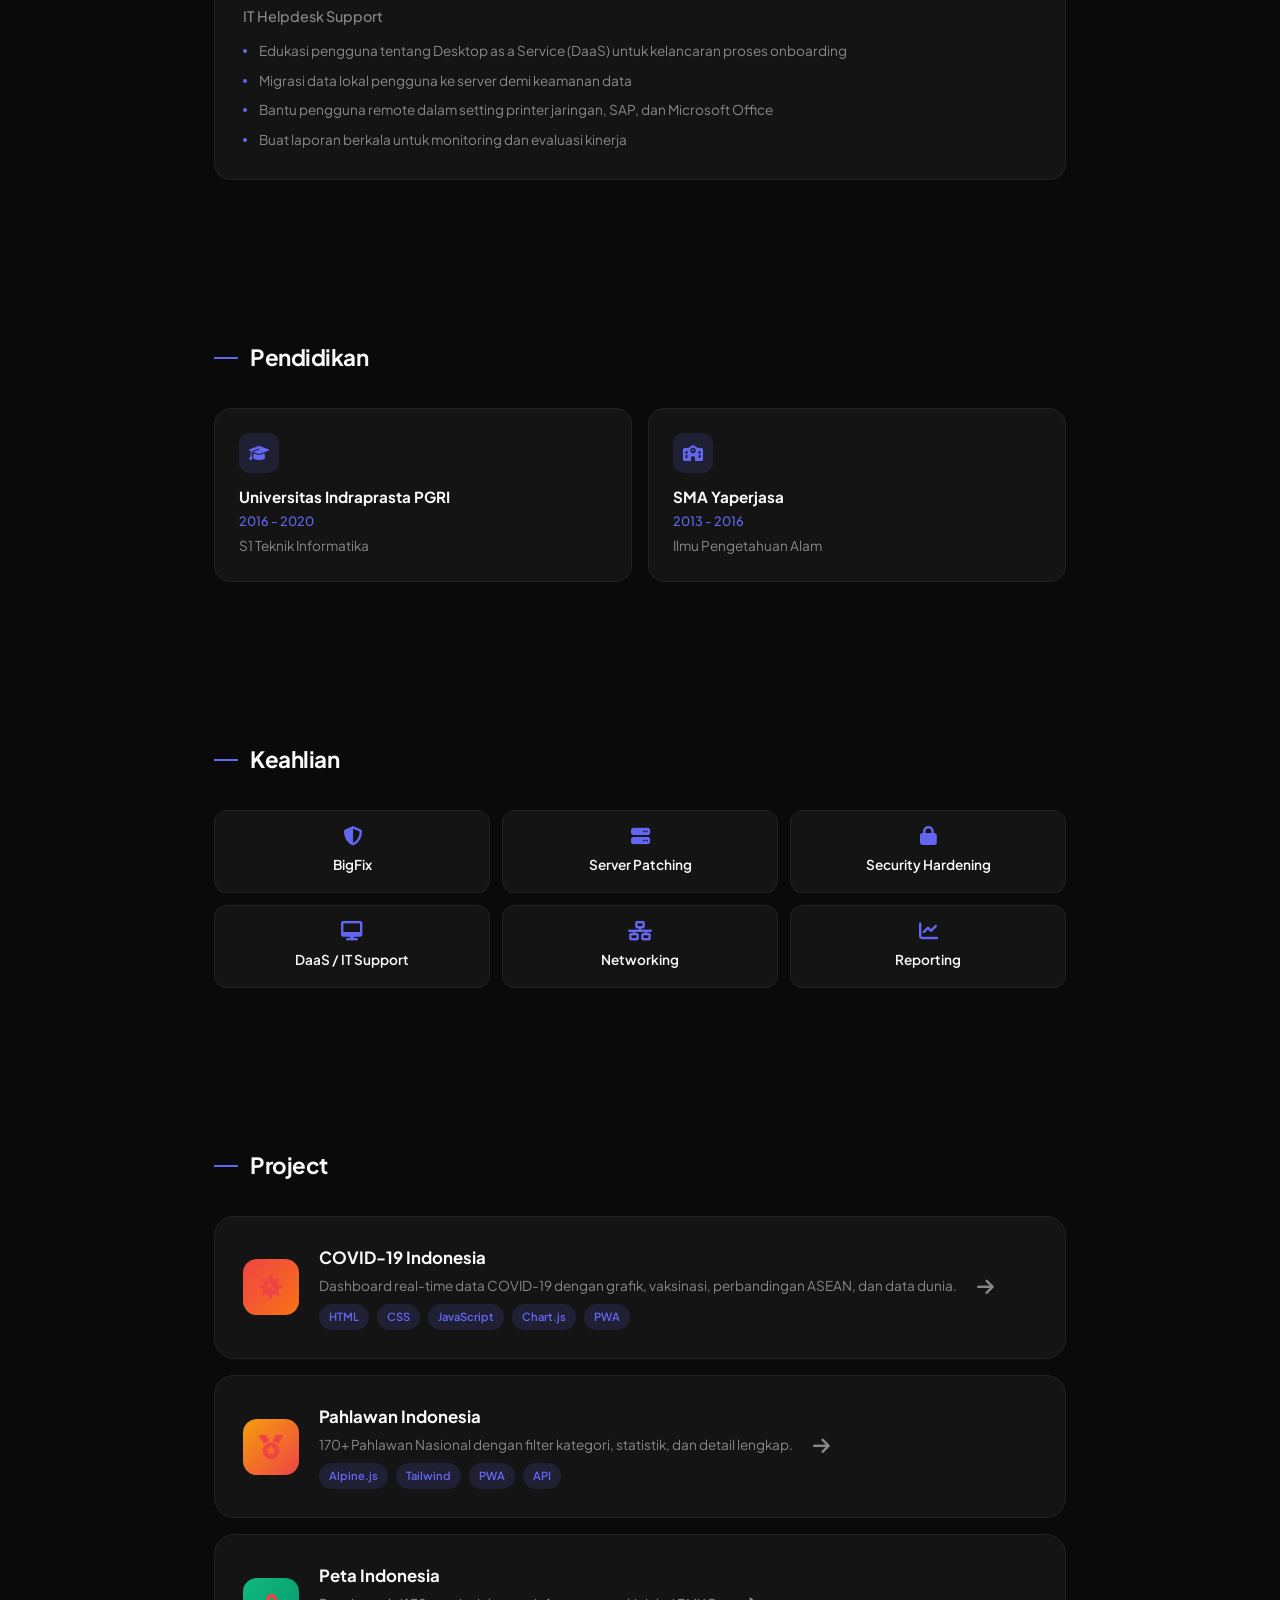
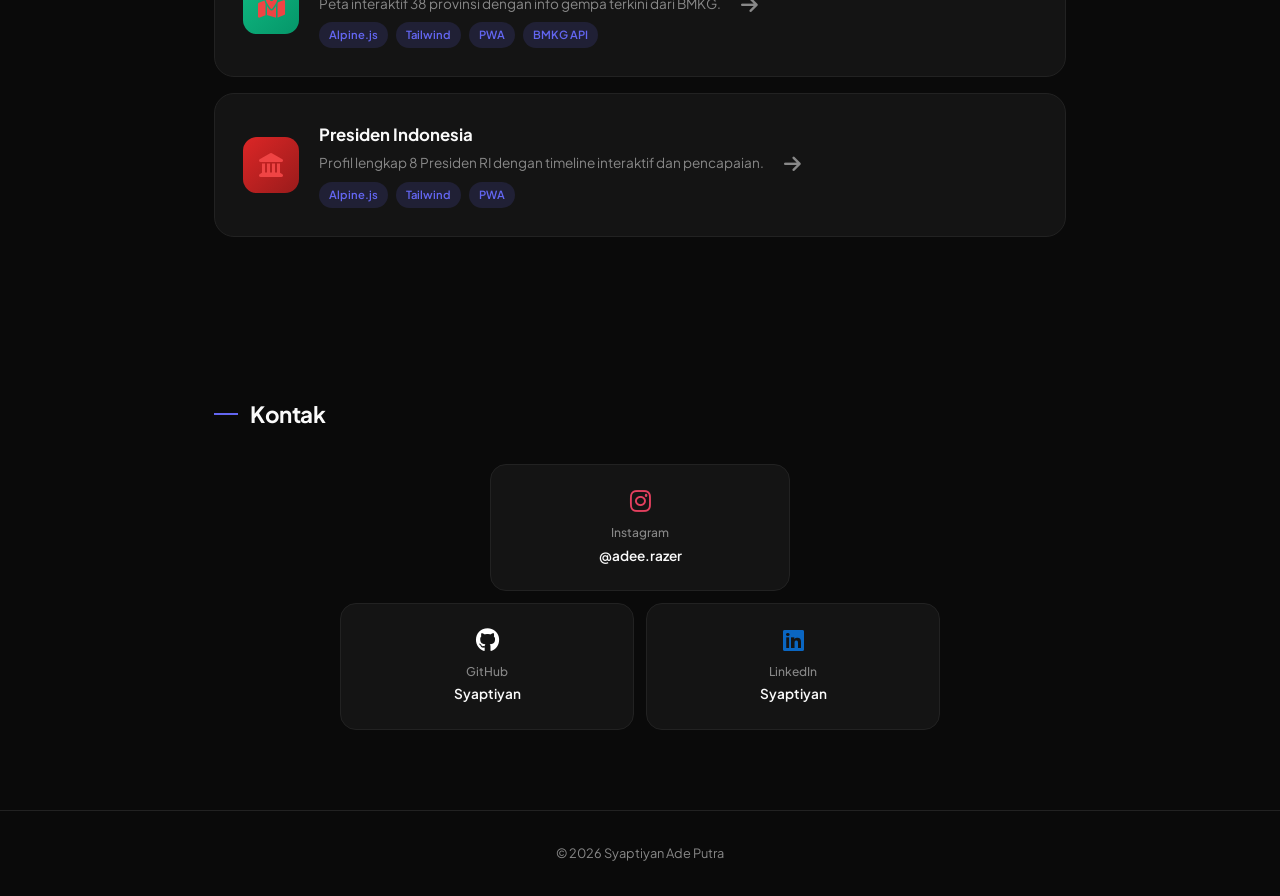
==== commit 923e790d: "update: ganti foto profile ke anime" ====
--- a/index.html
+++ b/index.html
@@ -5,6 +5,7 @@
     <meta name="viewport" content="width=device-width, initial-scale=1">
     <title>Syaptiyan Ade Putra</title>
     <meta name="description" content="IT Security & Infrastructure Professional">
+    <link rel="canonical" href="https://syaptiyan.github.io">
     <meta property="og:title" content="Syaptiyan Ade Putra - IT Security Professional">
     <meta property="og:description" content="IT Security L1 - BigFix Engineer | Web Developer & IT Enthusiast">
     <meta property="og:type" content="website">
@@ -406,7 +407,7 @@
                 <div class="hero-photo-glow"></div>
                 <div class="hero-photo-dots"></div>
                 <div class="hero-photo-ring"></div>
-                <img src="images/pp.jpg" alt="Syaptiyan" class="hero-photo">
+                <img src="images/anime.jpg" alt="Syaptiyan" class="hero-photo">
             </div>
             <div class="hero-info">
                 <h1>Syaptiyan<br>Ade Putra</h1>
@@ -510,7 +511,7 @@
     <div class="wrap">
         <div class="sec-title">Project</div>
         <div class="projects-grid">
-            <a href="https://syaptiyan.github.io/covid19" target="_blank" class="project-card">
+            <a href="https://syaptiyan.github.io/covid19-indonesia" target="_blank" class="project-card">
                 <div class="project-icon" style="background:linear-gradient(135deg,#ef4444,#f97316)"><i class="fas fa-virus"></i></div>
                 <div class="project-info">
                     <div class="project-name">COVID-19 Indonesia</div>
@@ -521,7 +522,7 @@
                 </div>
                 <i class="fas fa-arrow-right project-arrow"></i>
             </a>
-            <a href="https://syaptiyan.github.io/pahlawan-indo" target="_blank" class="project-card">
+            <a href="https://syaptiyan.github.io/pahlawan-indonesia" target="_blank" class="project-card">
                 <div class="project-icon" style="background:linear-gradient(135deg,#f59e0b,#ef4444)"><i class="fas fa-medal"></i></div>
                 <div class="project-info">
                     <div class="project-name">Pahlawan Indonesia</div>
@@ -532,7 +533,7 @@
                 </div>
                 <i class="fas fa-arrow-right project-arrow"></i>
             </a>
-            <a href="https://syaptiyan.github.io/peta-indo" target="_blank" class="project-card">
+            <a href="https://syaptiyan.github.io/peta-indonesia" target="_blank" class="project-card">
                 <div class="project-icon" style="background:linear-gradient(135deg,#10b981,#059669)"><i class="fas fa-map-marked-alt"></i></div>
                 <div class="project-info">
                     <div class="project-name">Peta Indonesia</div>
@@ -543,7 +544,7 @@
                 </div>
                 <i class="fas fa-arrow-right project-arrow"></i>
             </a>
-            <a href="https://syaptiyan.github.io/presiden-indo" target="_blank" class="project-card">
+            <a href="https://syaptiyan.github.io/presiden-indonesia" target="_blank" class="project-card">
                 <div class="project-icon" style="background:linear-gradient(135deg,#dc2626,#991b1b)"><i class="fas fa-landmark"></i></div>
                 <div class="project-info">
                     <div class="project-name">Presiden Indonesia</div>
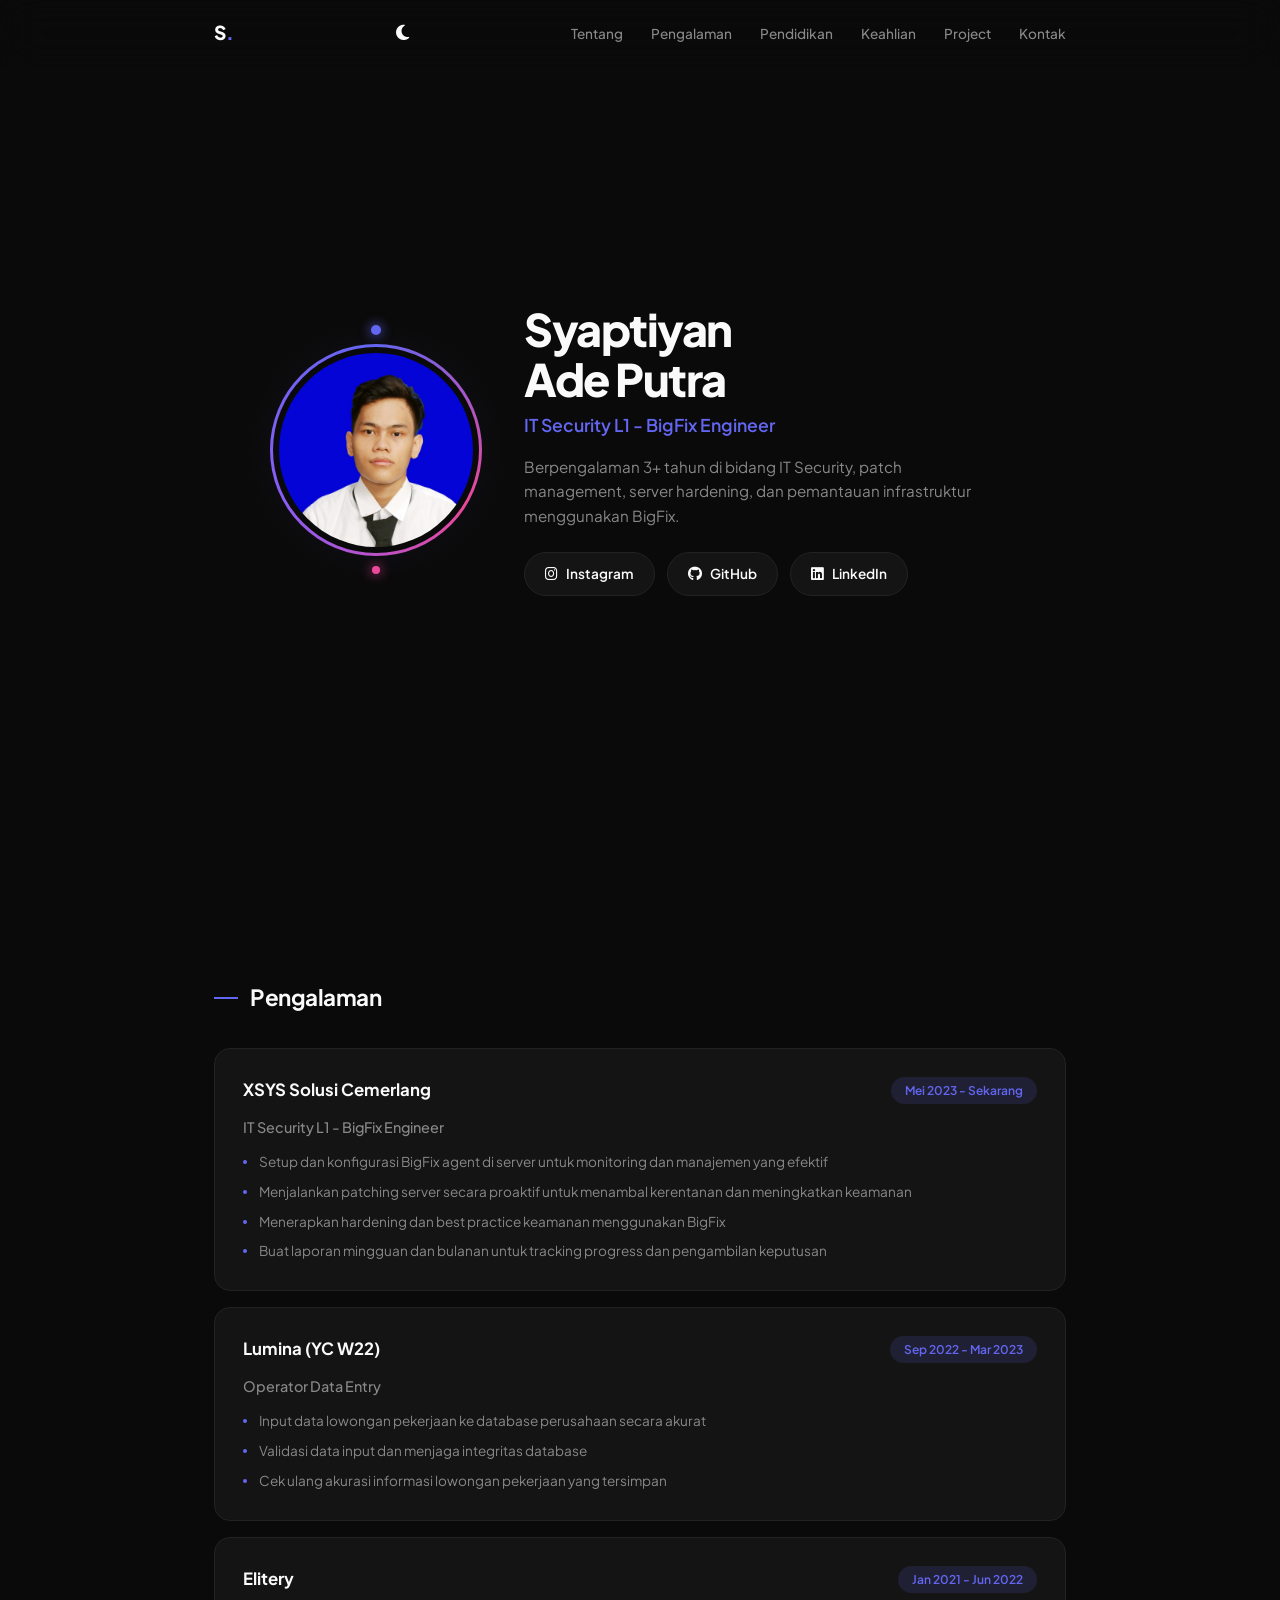
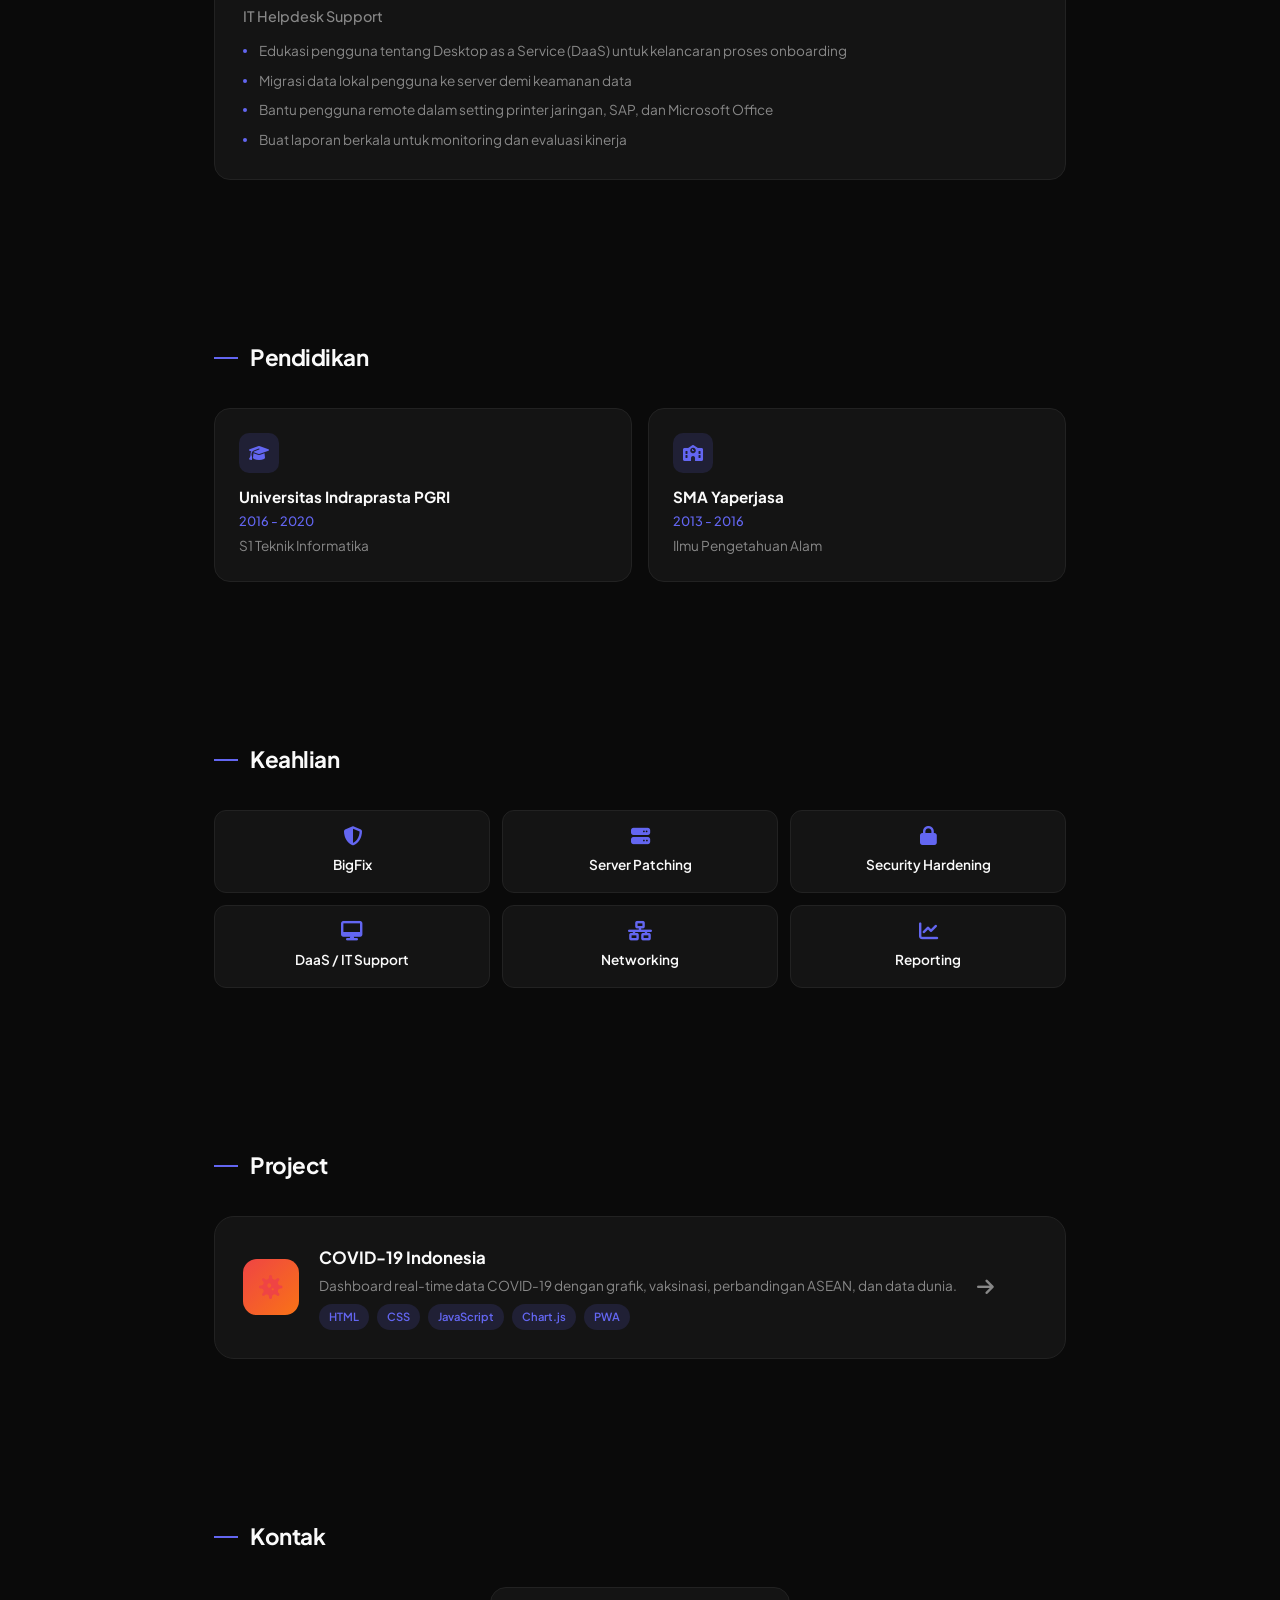
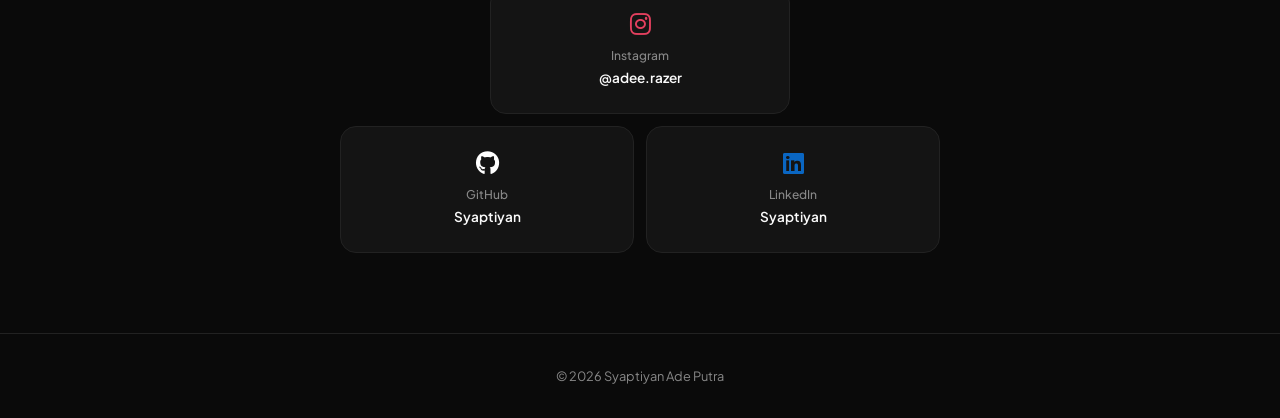
==== commit c701c1b6: "feat: update profile photo, remove skill links, show only covid19 project" ====
--- a/index.html
+++ b/index.html
@@ -407,7 +407,7 @@
                 <div class="hero-photo-glow"></div>
                 <div class="hero-photo-dots"></div>
                 <div class="hero-photo-ring"></div>
-                <img src="images/anime.jpg" alt="Syaptiyan" class="hero-photo">
+                <img src="images/pp.jpg" alt="Syaptiyan" class="hero-photo">
             </div>
             <div class="hero-info">
                 <h1>Syaptiyan<br>Ade Putra</h1>
@@ -496,12 +496,12 @@
     <div class="wrap">
         <div class="sec-title">Keahlian</div>
         <div class="skill-grid">
-            <a href="skills/bigfix.html" class="skill-tag"><i class="fas fa-shield-halved"></i>BigFix</a>
-            <a href="skills/server-patching.html" class="skill-tag"><i class="fas fa-server"></i>Server Patching</a>
-            <a href="skills/security-hardening.html" class="skill-tag"><i class="fas fa-lock"></i>Security Hardening</a>
-            <a href="skills/daas-it-support.html" class="skill-tag"><i class="fas fa-desktop"></i>DaaS / IT Support</a>
-            <a href="skills/networking.html" class="skill-tag"><i class="fas fa-network-wired"></i>Networking</a>
-            <a href="skills/reporting.html" class="skill-tag"><i class="fas fa-chart-line"></i>Reporting</a>
+            <div class="skill-tag"><i class="fas fa-shield-halved"></i>BigFix</div>
+            <div class="skill-tag"><i class="fas fa-server"></i>Server Patching</div>
+            <div class="skill-tag"><i class="fas fa-lock"></i>Security Hardening</div>
+            <div class="skill-tag"><i class="fas fa-desktop"></i>DaaS / IT Support</div>
+            <div class="skill-tag"><i class="fas fa-network-wired"></i>Networking</div>
+            <div class="skill-tag"><i class="fas fa-chart-line"></i>Reporting</div>
         </div>
     </div>
 </section>
@@ -518,39 +518,6 @@
                     <div class="project-desc">Dashboard real-time data COVID-19 dengan grafik, vaksinasi, perbandingan ASEAN, dan data dunia.</div>
                     <div class="project-tech">
                         <span>HTML</span><span>CSS</span><span>JavaScript</span><span>Chart.js</span><span>PWA</span>
-                    </div>
-                </div>
-                <i class="fas fa-arrow-right project-arrow"></i>
-            </a>
-            <a href="https://syaptiyan.github.io/pahlawan-indonesia" target="_blank" class="project-card">
-                <div class="project-icon" style="background:linear-gradient(135deg,#f59e0b,#ef4444)"><i class="fas fa-medal"></i></div>
-                <div class="project-info">
-                    <div class="project-name">Pahlawan Indonesia</div>
-                    <div class="project-desc">170+ Pahlawan Nasional dengan filter kategori, statistik, dan detail lengkap.</div>
-                    <div class="project-tech">
-                        <span>Alpine.js</span><span>Tailwind</span><span>PWA</span><span>API</span>
-                    </div>
-                </div>
-                <i class="fas fa-arrow-right project-arrow"></i>
-            </a>
-            <a href="https://syaptiyan.github.io/peta-indonesia" target="_blank" class="project-card">
-                <div class="project-icon" style="background:linear-gradient(135deg,#10b981,#059669)"><i class="fas fa-map-marked-alt"></i></div>
-                <div class="project-info">
-                    <div class="project-name">Peta Indonesia</div>
-                    <div class="project-desc">Peta interaktif 38 provinsi dengan info gempa terkini dari BMKG.</div>
-                    <div class="project-tech">
-                        <span>Alpine.js</span><span>Tailwind</span><span>PWA</span><span>BMKG API</span>
-                    </div>
-                </div>
-                <i class="fas fa-arrow-right project-arrow"></i>
-            </a>
-            <a href="https://syaptiyan.github.io/presiden-indonesia" target="_blank" class="project-card">
-                <div class="project-icon" style="background:linear-gradient(135deg,#dc2626,#991b1b)"><i class="fas fa-landmark"></i></div>
-                <div class="project-info">
-                    <div class="project-name">Presiden Indonesia</div>
-                    <div class="project-desc">Profil lengkap 8 Presiden RI dengan timeline interaktif dan pencapaian.</div>
-                    <div class="project-tech">
-                        <span>Alpine.js</span><span>Tailwind</span><span>PWA</span>
                     </div>
                 </div>
                 <i class="fas fa-arrow-right project-arrow"></i>
